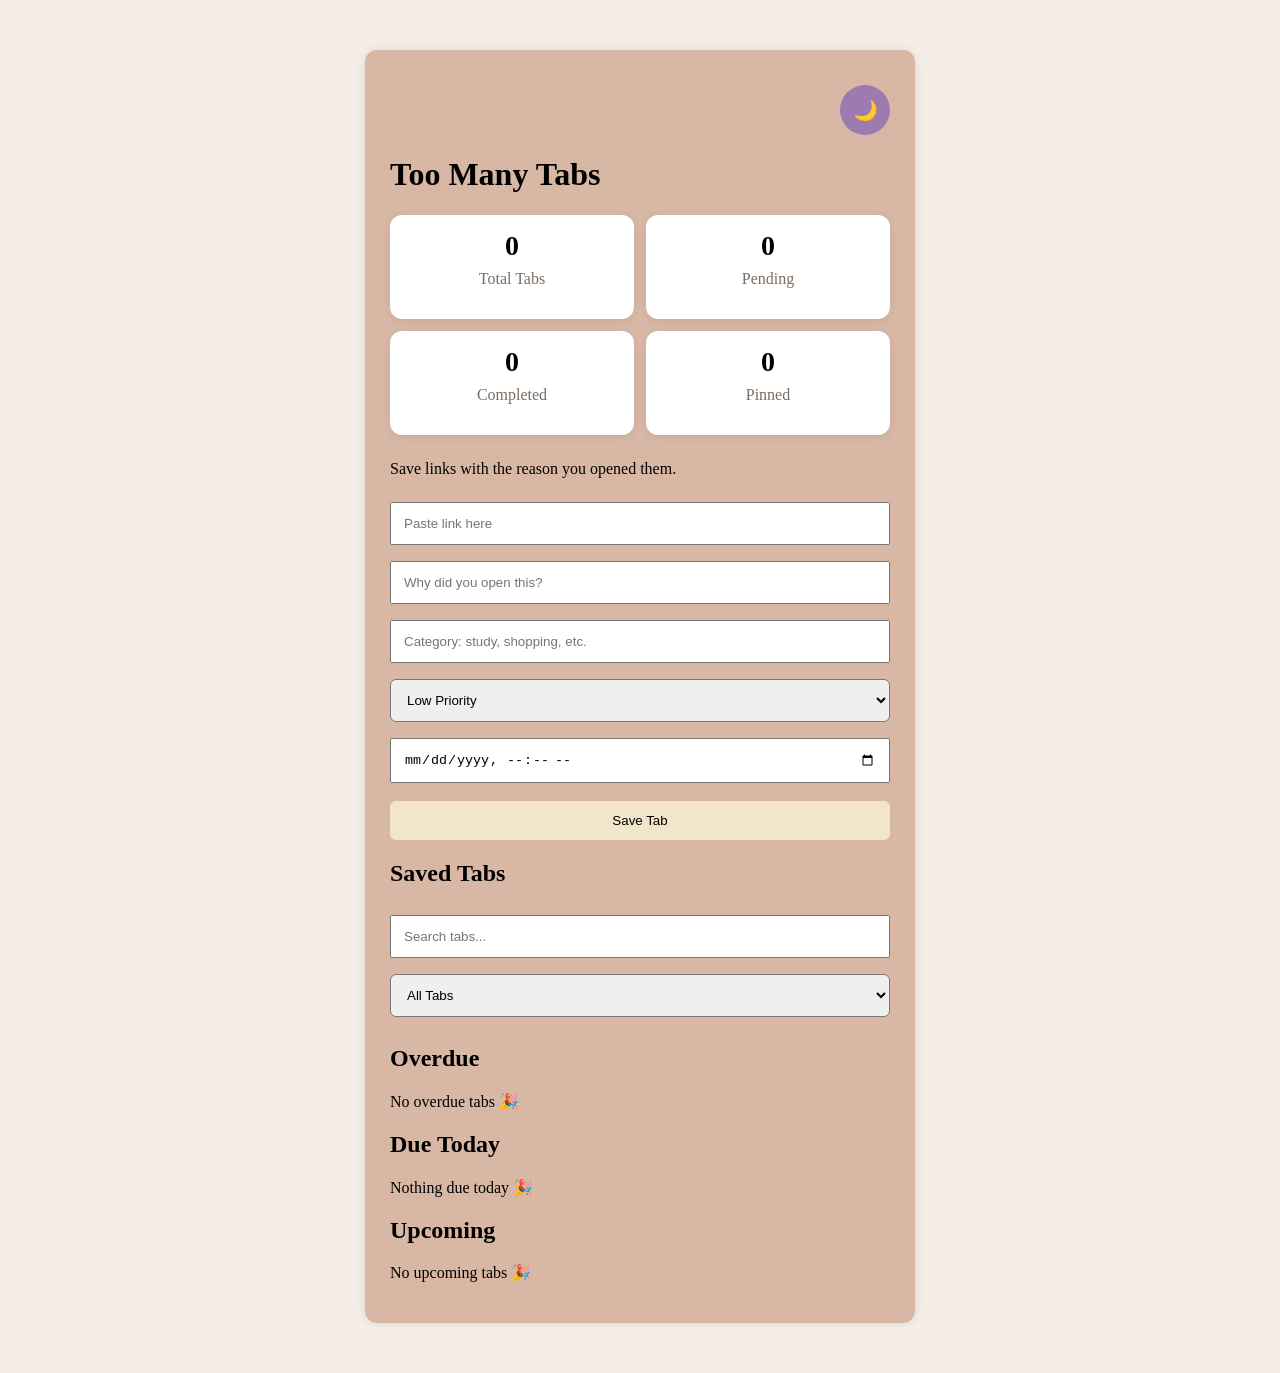
==== dashboard.html @ 4b7a0234 "Added Chrome extension to save current tab" ====
<!DOCTYPE html>
<html>
<head>
  <title>Too Many Tabs</title>
  <link rel="stylesheet" href="style.css">
</head>
<body>

  <div class="container">
    <div class="top-bar">
  <button onclick="toggleDarkMode()" id="darkModeBtn">
    🌙
  </button>
</div>
    <h1>Too Many Tabs</h1>
</button>
    <div class="stats-container">

  <div class="stat-card">
    <h3 id="totalTabs">0</h3>
    <p>Total Tabs</p>
  </div>

  <div class="stat-card">
    <h3 id="pendingTabs">0</h3>
    <p>Pending</p>
  </div>

  <div class="stat-card">
    <h3 id="doneTabs">0</h3>
    <p>Completed</p>
  </div>

  <div class="stat-card">
    <h3 id="pinnedTabs">0</h3>
    <p>Pinned</p>
  </div>

</div>
    <p>Save links with the reason you opened them.</p>

    <input type="text" id="linkInput" placeholder="Paste link here">
    <input type="text" id="reasonInput" placeholder="Why did you open this?">
    <input type="text" id="categoryInput" placeholder="Category: study, shopping, etc.">
    <select id="priorityInput">
      <option value="low">Low Priority</option>
      <option value="medium">Medium Priority</option>
      <option value="high">High Priority</option>
    </select>
    <input type="datetime-local" id="reminderInput">

    <button onclick="saveTab()">Save Tab</button>

    <h2>Saved Tabs</h2>
    <input
  type="text"
  id="searchInput"
  placeholder="Search tabs..."
  onkeyup="displayTabs()"
/>
<select id="statusFilter" onchange="displayTabs()">
  <option value="all">All Tabs</option>
  <option value="pending">Pending</option>
  <option value="done">Done</option>
</select>
    <h2>Overdue</h2>
    <div id="overdueList"></div>

    <h2>Due Today</h2>
    <div id="todayList"></div>

    <h2>Upcoming</h2>
    <div id="tabsList"></div>
  </div>

  <script src="script.js"></script>
</body>
</html>
---- style.css ----
body {
  font-family: 'Times New Roman', Times, serif;
  background: #f5ede7;
  margin: 0;
  padding: 0;
}

.container {
  width: 500px;
  margin: 50px auto;
  background: #d8b8a5;
  padding: 25px;
  border-radius: 12px;
  box-shadow: 0 0 10px rgba(18, 11, 11, 0.1);
}

input {
  width: 100%;
  padding: 12px;
  margin: 8px 0;
  box-sizing: border-box;
}

button {
  width: 100%;
  padding: 12px;
  background: #f1e6cc;
  color: r#46355d;
  border: none;
  cursor: pointer;
  border-radius: 6px;
  margin-top: 10px;
  transition: 0.3s;
}

.tab-card {
  background: #cb8f8f;
  margin-top: 15px;
  padding: 15px;
  border-radius: 8px;
  margin-bottom: 20px;
}

.tab-card a {
  color: blue;
}

select {
  width: 100%;
  padding: 12px;
  margin: 8px 0;
  box-sizing: border-box;
  border-radius: 6px;
}
.done-tab {
  background: #beeacf;
  border-left: 8px solid green;
}

.pending-tab {
  background: #ffd6d6;
  border-left: 8px solid orange;
}

.done-text {
  color: rgb(2, 80, 2);
  font-weight: bold;
}

.pending-text {
  color: orange;
  font-weight: bold;
}
.card-header {
  display: flex;
  justify-content: space-between;
  align-items: center;
  margin-bottom: 10px;
}

.card-header h3 {
  margin: 0;
  font-size: 20px;
}

.open-btn {
  text-decoration: none;
  background: rgb(0, 0, 0);
  color: rgb(204, 108, 108);
  padding: 8px 12px;
  border-radius: 6px;
  font-size: 14px;
}

.open-btn:hover {
  opacity: 0.8;
  background: #abe646;
}

button:hover {
  transform: scale(1.02);
  box-shadow: 0 4px 12px rgba(0,0,0,0.2);
  opacity: 0.9;
}
.stats-container {
  display: grid;
  grid-template-columns: repeat(2, 1fr);
  gap: 12px;
  margin-bottom: 25px;
}

.stat-card {
  background: white;
  padding: 15px;
  border-radius: 12px;
  text-align: center;
  box-shadow: 0 2px 8px rgba(0,0,0,0.08);
}

.stat-card h3 {
  margin: 0;
  font-size: 28px;
}

.stat-card p {
  margin-top: 8px;
  color: #7b6d62;
}

.dark-mode {
  background: #1e1b18;
  color: #f5ede3;
}

.dark-mode .container {
  background: #2a2623;
}

.dark-mode input,
.dark-mode select {
  background: #3a332e;
  color: #f5ede3;
  border: 1px solid #7b6d62;
}

.dark-mode .stat-card {
  background: #3a332e;
  color: #f5ede3;
}

.dark-mode .tab-card {
  color: #f5ede3;
}

.dark-mode .pending-tab {
  background: #5c4633;
}

.dark-mode .done-tab {
  background: #3d5a40;
}

#darkModeBtn {
  width: 50px;
  height: 50px;
  border-radius: 50%;
  background: #9d7bb0;
  color: white;
  border: none;
  cursor: pointer;
  font-size: 20px;
  transition: 0.3s;
}

#darkModeBtn:hover {
  background: #86649c;
  transform: scale(1.08);
}

.top-bar {
  display: flex;
  justify-content: flex-end;
}
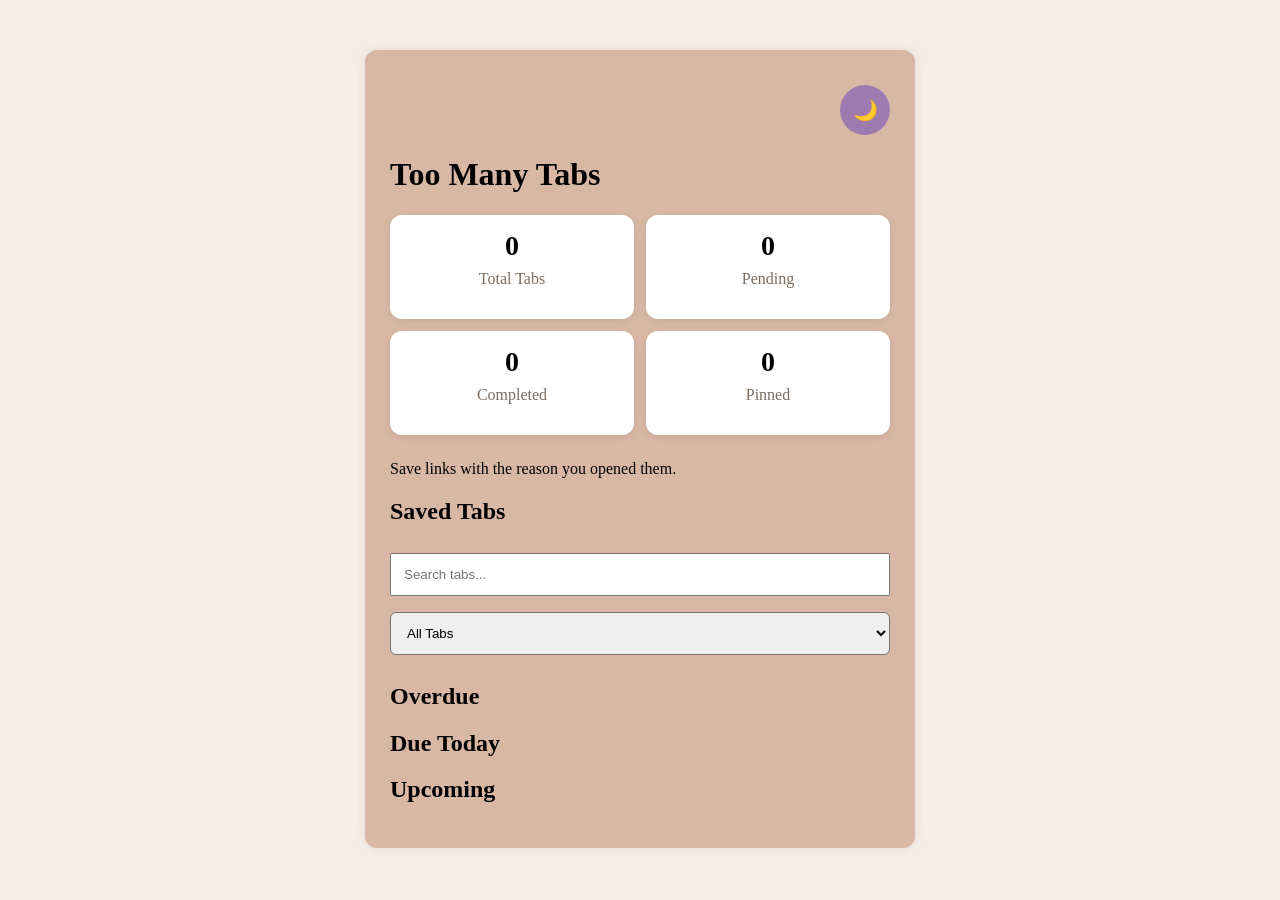
==== commit 7dad241b: "Completed full tab manager with extension, dashboard, dark mode, stats, and notifications" ====
--- a/dashboard.html
+++ b/dashboard.html
@@ -1,6 +1,7 @@
 <!DOCTYPE html>
 <html>
 <head>
+  <meta charset="UTF-8">
   <title>Too Many Tabs</title>
   <link rel="stylesheet" href="style.css">
 </head>
@@ -8,8 +9,7 @@
 
   <div class="container">
     <div class="top-bar">
-  <button onclick="toggleDarkMode()" id="darkModeBtn">
-    🌙
+  <button id="darkModeBtn">🌙</button>
   </button>
 </div>
     <h1>Too Many Tabs</h1>
@@ -39,26 +39,13 @@
 </div>
     <p>Save links with the reason you opened them.</p>
 
-    <input type="text" id="linkInput" placeholder="Paste link here">
-    <input type="text" id="reasonInput" placeholder="Why did you open this?">
-    <input type="text" id="categoryInput" placeholder="Category: study, shopping, etc.">
-    <select id="priorityInput">
-      <option value="low">Low Priority</option>
-      <option value="medium">Medium Priority</option>
-      <option value="high">High Priority</option>
-    </select>
-    <input type="datetime-local" id="reminderInput">
-
-    <button onclick="saveTab()">Save Tab</button>
-
     <h2>Saved Tabs</h2>
     <input
   type="text"
   id="searchInput"
   placeholder="Search tabs..."
-  onkeyup="displayTabs()"
 />
-<select id="statusFilter" onchange="displayTabs()">
+<select id="statusFilter">
   <option value="all">All Tabs</option>
   <option value="pending">Pending</option>
   <option value="done">Done</option>
@@ -73,6 +60,6 @@
     <div id="tabsList"></div>
   </div>
 
-  <script src="script.js"></script>
+  <script src="dashboard.js"></script>
 </body>
 </html>
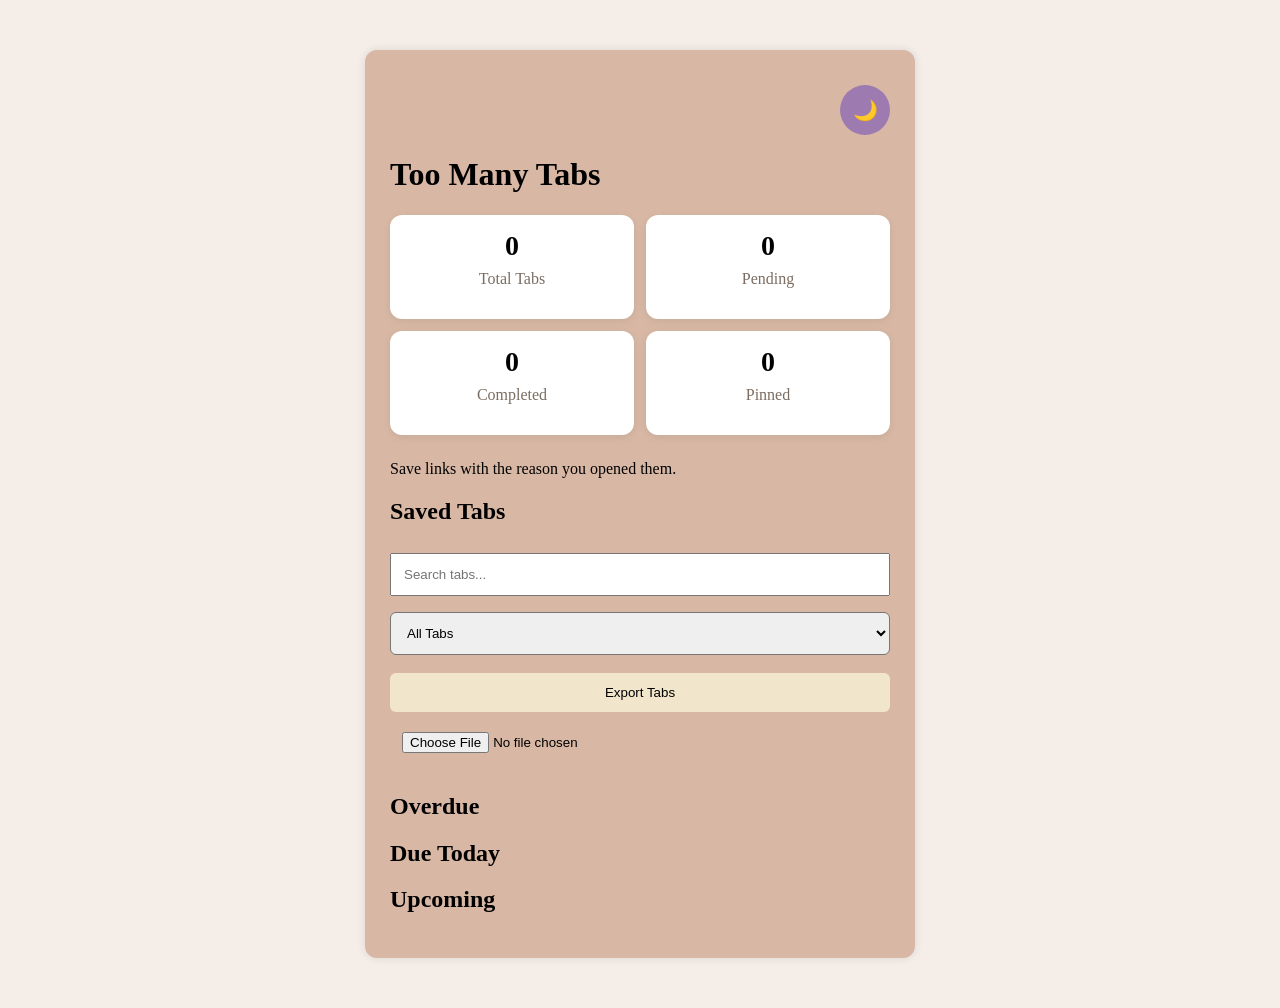
==== commit 6e34bc37: "Added export and import backup feature" ====
--- a/dashboard.html
+++ b/dashboard.html
@@ -50,6 +50,13 @@
   <option value="pending">Pending</option>
   <option value="done">Done</option>
 </select>
+
+<div class="backup-actions">
+  <button id="exportBtn">Export Tabs</button>
+  <input type="file" id="importFile" accept=".json">
+</div>
+
+</select>
     <h2>Overdue</h2>
     <div id="overdueList"></div>
 
--- a/style.css
+++ b/style.css
@@ -173,8 +173,7 @@
 }
 
 #darkModeBtn:hover {
-  background: #86649c;
-  transform: scale(1.08);
+  transform: scale(1.1);
 }
 
 .top-bar {
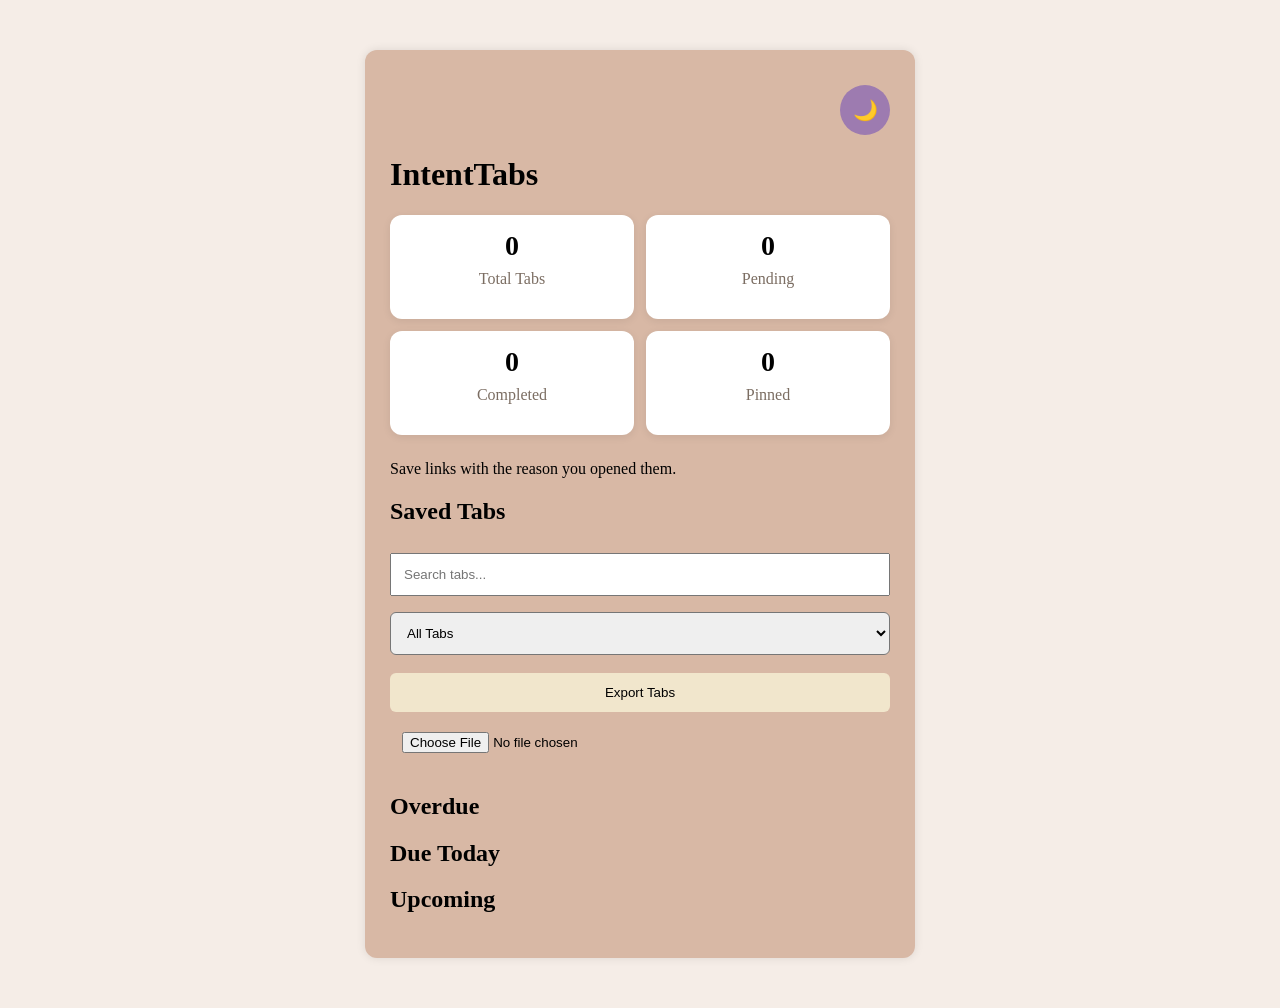
==== commit c3651467: "Updated project name to IntentTabs" ====
--- a/dashboard.html
+++ b/dashboard.html
@@ -12,7 +12,7 @@
   <button id="darkModeBtn">🌙</button>
   </button>
 </div>
-    <h1>Too Many Tabs</h1>
+    <h1>IntentTabs</h1>
 </button>
     <div class="stats-container">
 
--- a/style.css
+++ b/style.css
@@ -179,4 +179,67 @@
 .top-bar {
   display: flex;
   justify-content: flex-end;
+}
+.tab-card {
+  transition: 0.3s ease;
+}
+
+.tab-card:hover {
+  transform: translateY(-4px);
+  box-shadow: 0 8px 18px rgba(0, 0, 0, 0.12);
+}
+
+.card-actions button {
+  width: auto;
+  padding: 9px 14px;
+  border-radius: 10px;
+  background: #9d7bb0;
+  color: white;
+  border: none;
+  cursor: pointer;
+  transition: 0.25s ease;
+}
+
+.card-actions button:hover {
+  background: #86649c;
+  transform: scale(1.05);
+}
+
+.open-btn {
+  transition: 0.25s ease;
+}
+
+.open-btn:hover {
+  transform: scale(1.05);
+}
+
+.done-text,
+.pending-text {
+  font-size: 18px;
+  font-weight: 600;
+}
+
+.done-text {
+  color: #2ecc71; /* green */
+}
+
+.pending-text {
+  color: #f39c12; /* orange */
+}
+
+p strong {
+  font-weight: 500;
+  color: #c9bfb5;
+}
+
+.title-row {
+  display: flex;
+  align-items: center;
+  gap: 10px;
+}
+
+.favicon {
+  width: 20px;
+  height: 20px;
+  border-radius: 4px;
 }
